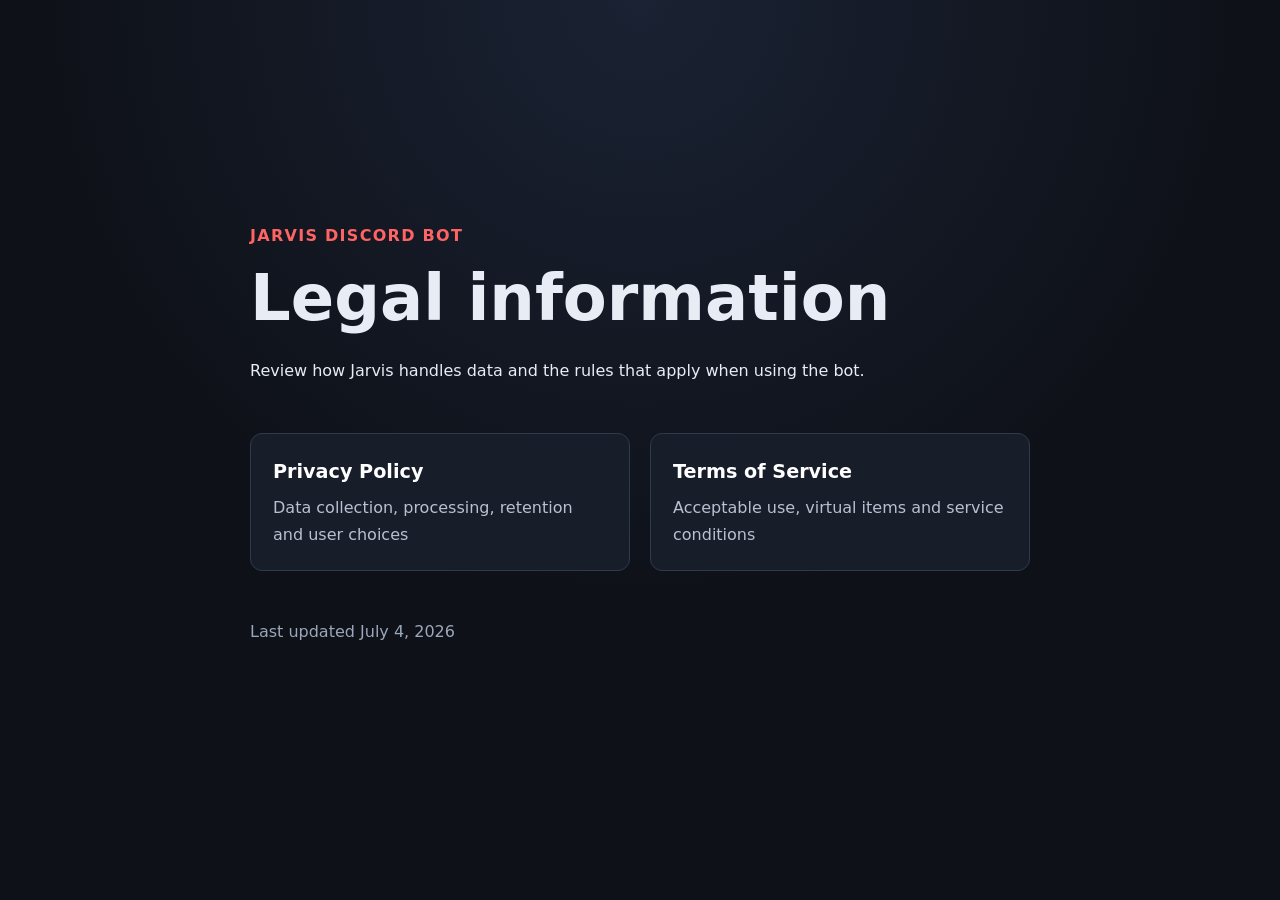
==== index.html @ c9fbcc82 "Publish Jarvis privacy policy and terms" ====
<!doctype html>
<html lang="en">
<head>
  <meta charset="utf-8">
  <meta name="viewport" content="width=device-width, initial-scale=1">
  <meta name="description" content="Privacy Policy and Terms of Service for the Jarvis Discord bot.">
  <title>Jarvis Legal</title>
  <link rel="stylesheet" href="styles.css">
</head>
<body>
  <main class="page compact">
    <p class="eyebrow">Jarvis Discord Bot</p>
    <h1>Legal information</h1>
    <p>Review how Jarvis handles data and the rules that apply when using the bot.</p>
    <nav class="cards" aria-label="Legal documents">
      <a href="privacy.html"><strong>Privacy Policy</strong><span>Data collection, processing, retention and user choices</span></a>
      <a href="terms.html"><strong>Terms of Service</strong><span>Acceptable use, virtual items and service conditions</span></a>
    </nav>
    <p class="meta">Last updated July 4, 2026</p>
  </main>
</body>
</html>
---- styles.css ----
:root {
  color-scheme: dark;
  font-family: Inter, ui-sans-serif, system-ui, -apple-system, BlinkMacSystemFont, "Segoe UI", sans-serif;
  background: #0e1118;
  color: #e8ecf4;
}

* { box-sizing: border-box; }

body {
  margin: 0;
  background: radial-gradient(circle at top, #1a2233 0, #0e1118 38rem);
  line-height: 1.65;
}

.page {
  width: min(780px, calc(100% - 32px));
  margin: 0 auto;
  padding: 48px 0 80px;
}

.compact { min-height: 100vh; display: grid; align-content: center; }

nav { display: flex; gap: 20px; margin-bottom: 48px; }
a { color: #8ab4ff; }
h1 { margin: 0 0 10px; font-size: clamp(2.25rem, 8vw, 4rem); line-height: 1.05; }
h2 { margin-top: 40px; color: #fff; }
.eyebrow { color: #ff6464; font-weight: 700; letter-spacing: .08em; text-transform: uppercase; }
.meta { color: #9ba7ba; }
code { background: #252d3c; border-radius: 4px; padding: 2px 6px; }

.cards { display: grid; grid-template-columns: repeat(auto-fit, minmax(240px, 1fr)); margin: 32px 0; }
.cards a { display: grid; gap: 8px; padding: 22px; border: 1px solid #303a4d; border-radius: 12px; background: #171d29; text-decoration: none; }
.cards a:hover { border-color: #8ab4ff; }
.cards strong { color: #fff; font-size: 1.2rem; }
.cards span { color: #b8c1d0; }

@media (max-width: 520px) {
  .page { padding-top: 28px; }
  nav { margin-bottom: 32px; flex-wrap: wrap; }
}
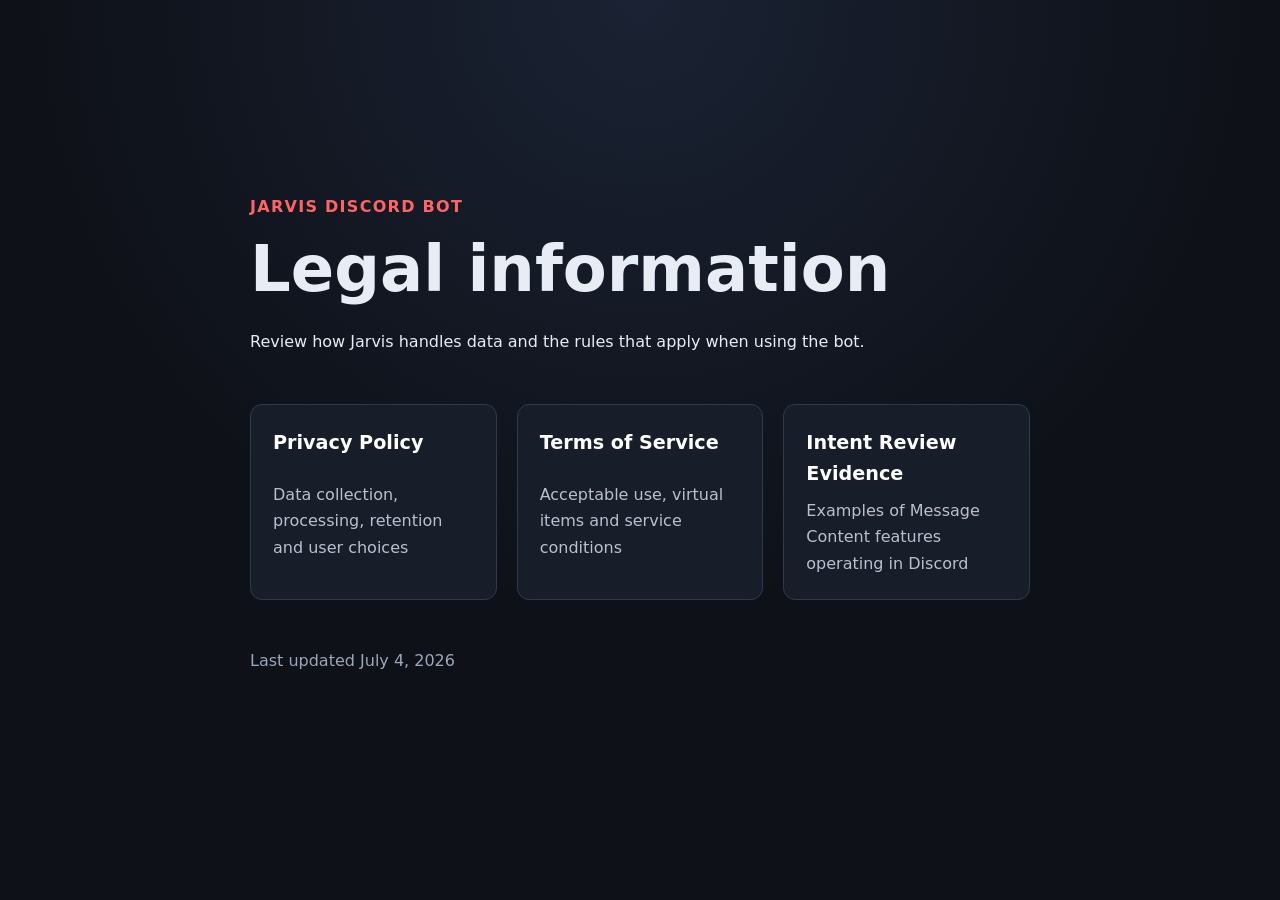
==== commit 5fd4d3a2: "Add Message Content intent evidence" ====
--- a/index.html
+++ b/index.html
@@ -15,6 +15,7 @@
     <nav class="cards" aria-label="Legal documents">
       <a href="privacy.html"><strong>Privacy Policy</strong><span>Data collection, processing, retention and user choices</span></a>
       <a href="terms.html"><strong>Terms of Service</strong><span>Acceptable use, virtual items and service conditions</span></a>
+      <a href="evidence/"><strong>Intent Review Evidence</strong><span>Examples of Message Content features operating in Discord</span></a>
     </nav>
     <p class="meta">Last updated July 4, 2026</p>
   </main>
--- a/styles.css
+++ b/styles.css
@@ -35,6 +35,30 @@
 .cards strong { color: #fff; font-size: 1.2rem; }
 .cards span { color: #b8c1d0; }
 
+.evidence-grid {
+  display: grid;
+  grid-template-columns: repeat(auto-fit, minmax(280px, 1fr));
+  gap: 20px;
+  margin: 20px 0 44px;
+}
+
+figure {
+  margin: 0;
+  padding: 14px;
+  border: 1px solid #303a4d;
+  border-radius: 12px;
+  background: #171d29;
+}
+
+figure img {
+  display: block;
+  width: 100%;
+  height: auto;
+  border-radius: 7px;
+}
+
+figcaption { margin-top: 12px; color: #b8c1d0; }
+
 @media (max-width: 520px) {
   .page { padding-top: 28px; }
   nav { margin-bottom: 32px; flex-wrap: wrap; }
